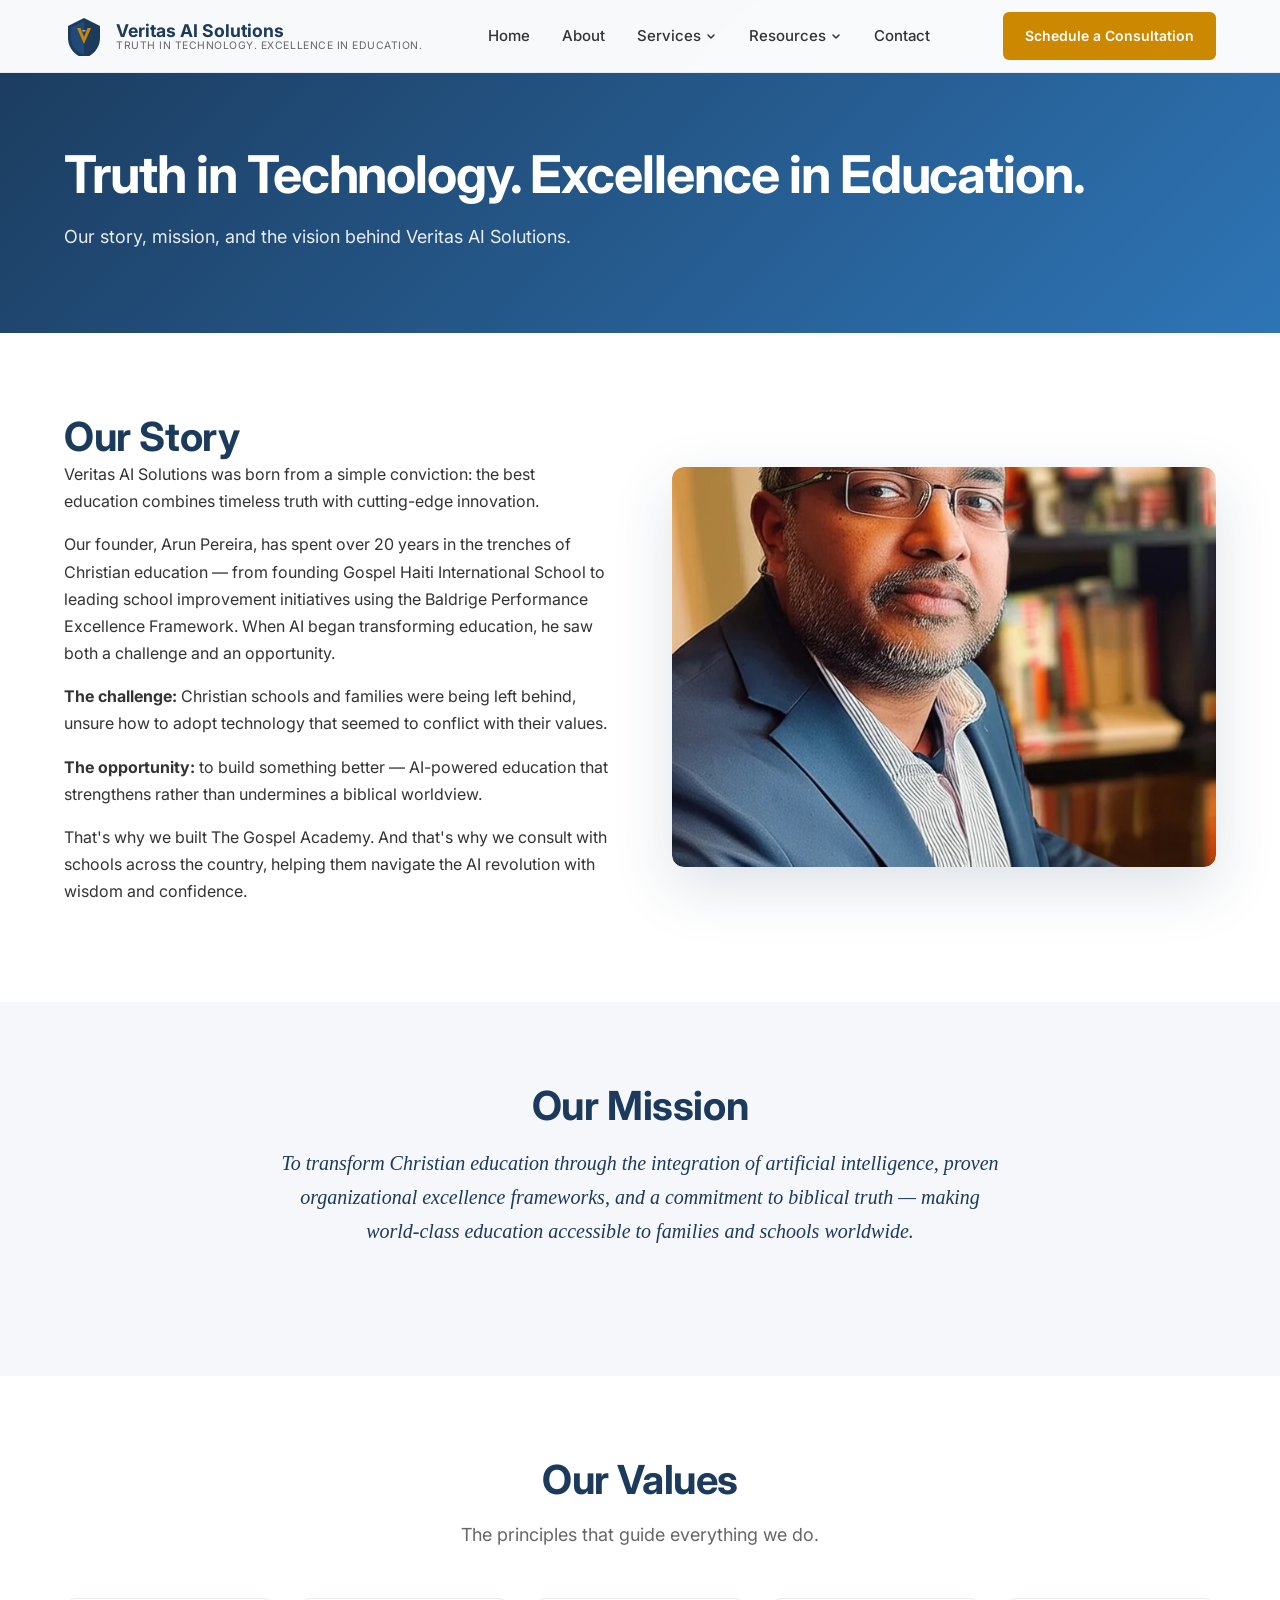
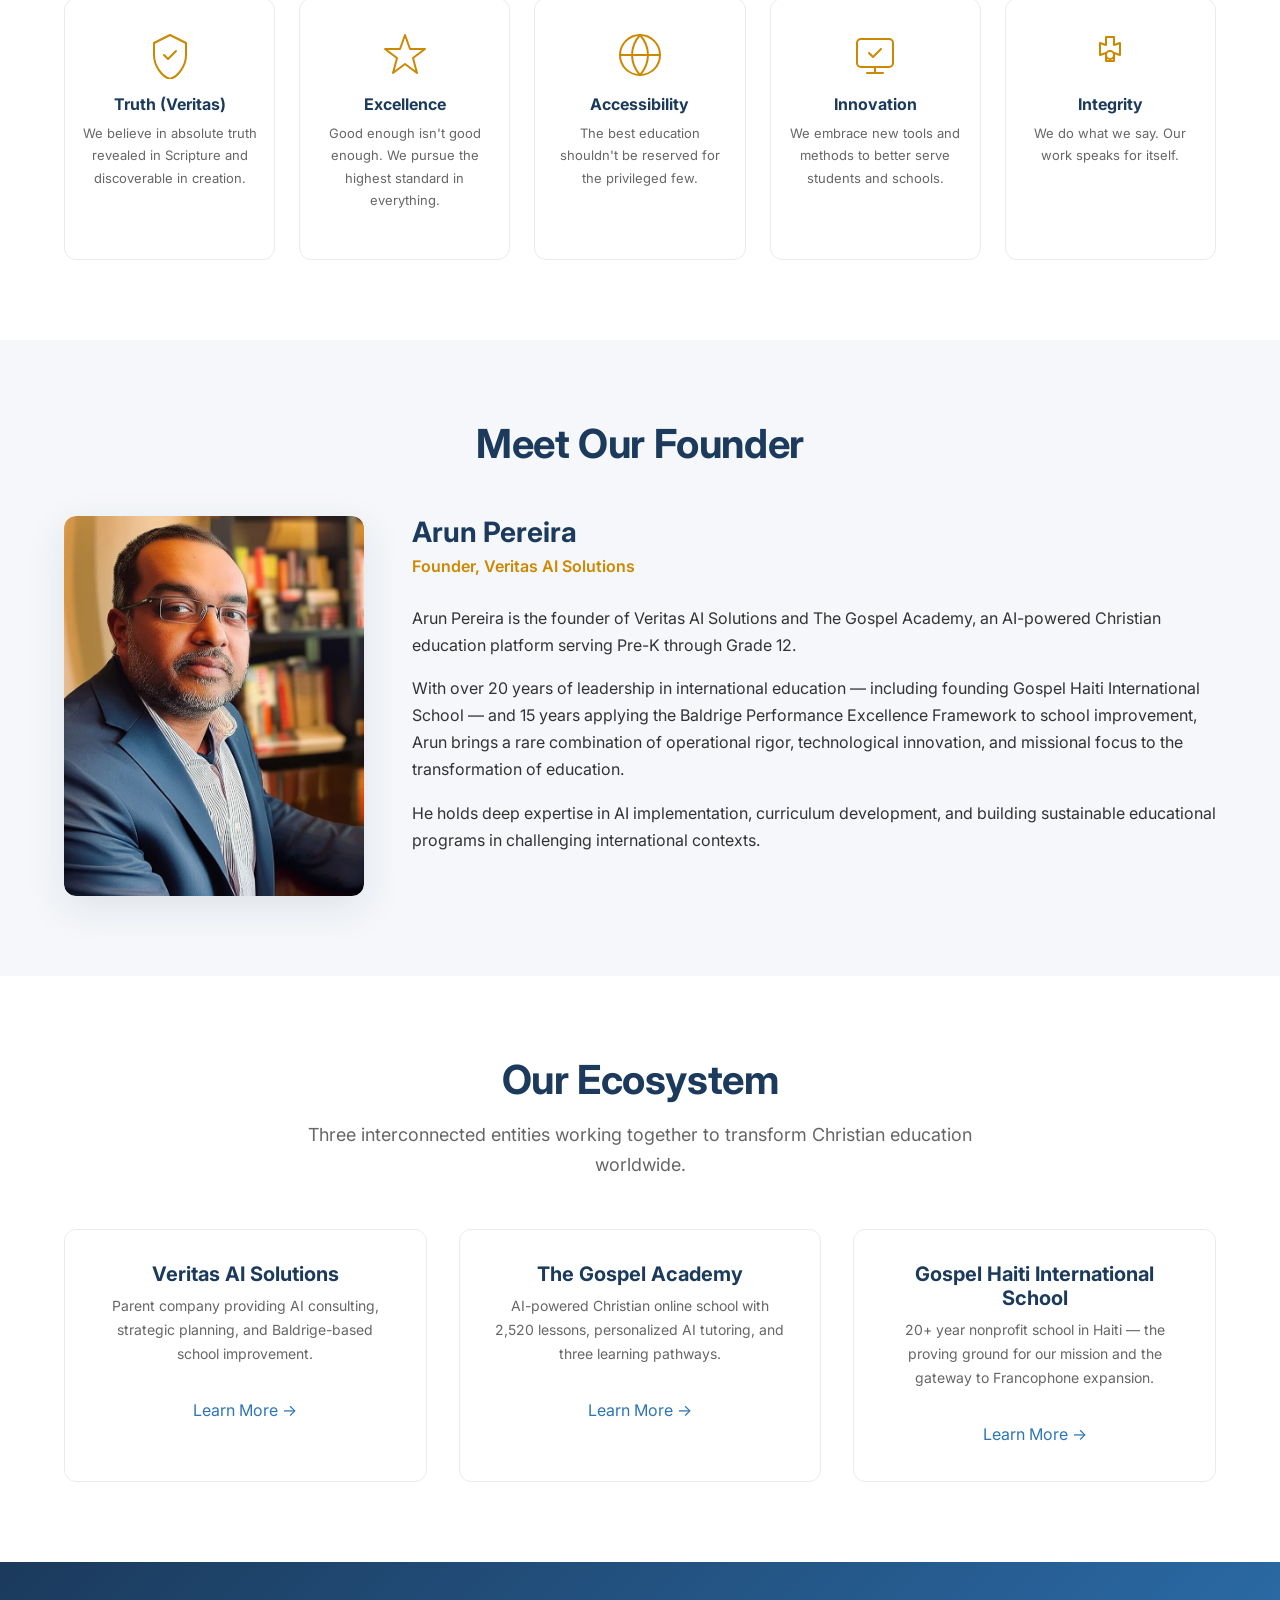
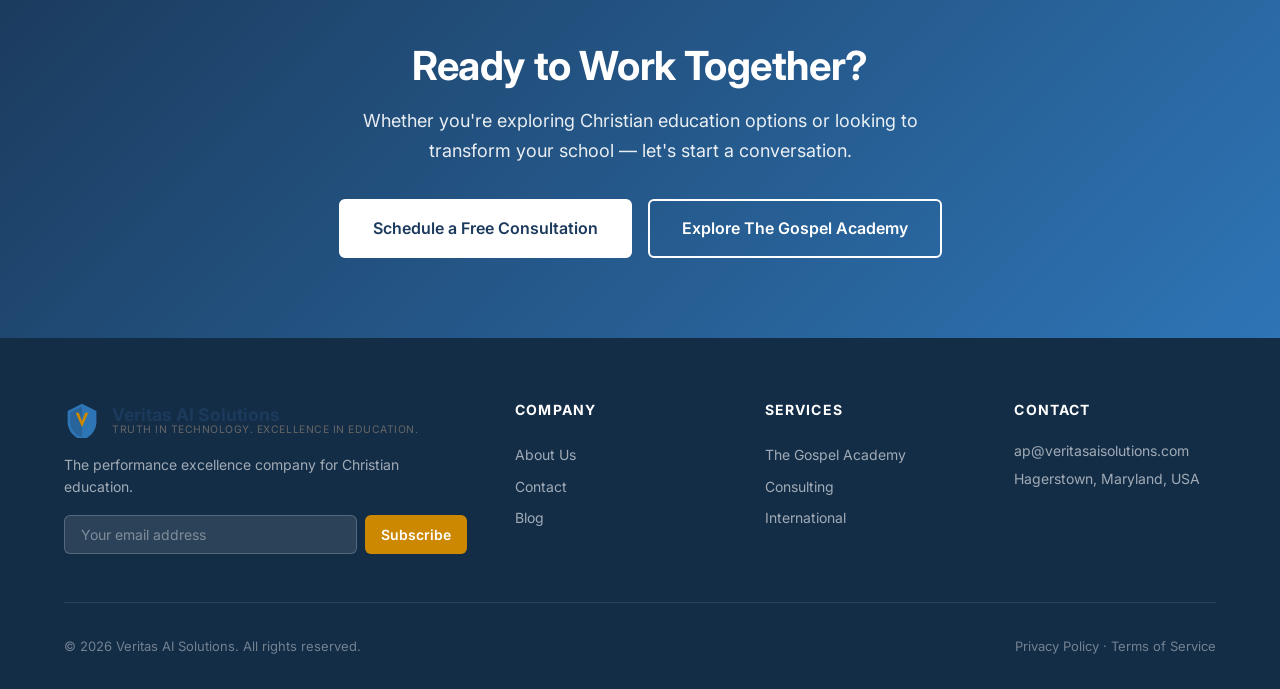
==== pages/about.html @ 87a3c368 "Initial website build: Veritas AI Solutions 6 pages, responsive design, Google Calendar booking, App" ====
<!DOCTYPE html>
<html lang="en">
<head>
  <meta charset="UTF-8">
  <meta name="viewport" content="width=device-width, initial-scale=1.0">
  <title>About Us | Veritas AI Solutions</title>
  <meta name="description" content="20+ years of Christian education leadership. 15 years of Baldrige Excellence. Building the future of faith-based learning.">
  <link rel="preconnect" href="https://fonts.googleapis.com">
  <link rel="preconnect" href="https://fonts.gstatic.com" crossorigin>
  <link href="https://fonts.googleapis.com/css2?family=Inter:wght@400;500;600;700;800&display=swap" rel="stylesheet">
  <link rel="stylesheet" href="../css/styles.css">
</head>
<body>

  <!-- ==================== HEADER ==================== -->
  <header class="header">
    <div class="header-inner">
      <a href="../index.html" class="logo">
        <svg viewBox="0 0 40 40" fill="none" xmlns="http://www.w3.org/2000/svg">
          <path d="M20 2L4 10v12c0 9.33 6.83 18.06 16 20 9.17-1.94 16-10.67 16-20V10L20 2z" fill="#1B3A5C"/>
          <path d="M20 5L7 11.5v10.5c0 7.83 5.55 15.16 13 16.8V5z" fill="#2E75B6" opacity="0.3"/>
          <path d="M13 12l7 16 7-16h-3.5l-3.5 9-3.5-9H13z" fill="#CC8800"/>
          <path d="M18.5 14h3v1.5h-3z" fill="#FFFFFF" opacity="0.6"/>
        </svg>
        <span class="logo-text">
          <span class="company-name">Veritas AI Solutions</span>
          <span class="tagline">Truth in Technology. Excellence in Education.</span>
        </span>
      </a>
      <nav class="nav-desktop">
        <a href="../index.html">Home</a>
        <a href="about.html">About</a>
        <div class="nav-dropdown">
          <a href="#">Services
            <svg class="dropdown-arrow" viewBox="0 0 12 12" fill="none"><path d="M3 5l3 3 3-3" stroke="currentColor" stroke-width="1.5" stroke-linecap="round" stroke-linejoin="round"/></svg>
          </a>
          <div class="dropdown-menu">
            <a href="gospel-academy.html">The Gospel Academy</a>
            <a href="consulting.html">Consulting</a>
            <a href="international.html">International</a>
          </div>
        </div>
        <div class="nav-dropdown">
          <a href="#">Resources
            <svg class="dropdown-arrow" viewBox="0 0 12 12" fill="none"><path d="M3 5l3 3 3-3" stroke="currentColor" stroke-width="1.5" stroke-linecap="round" stroke-linejoin="round"/></svg>
          </a>
          <div class="dropdown-menu">
            <a href="#">Blog (Coming Soon)</a>
            <a href="#">Free Tools (Coming Soon)</a>
          </div>
        </div>
        <a href="contact.html">Contact</a>
      </nav>
      <div class="nav-cta"><a href="https://calendar.app.google/Qj5pimPUVVcYCBvQ8" target="_blank" class="btn btn-primary">Schedule a Consultation</a></div>
      <button class="mobile-toggle" aria-label="Toggle menu"><span></span><span></span><span></span></button>
    </div>
    <nav class="nav-mobile">
      <a href="../index.html">Home</a>
      <a href="about.html">About</a>
      <a href="#" class="mobile-dropdown-toggle">Services</a>
      <div class="mobile-dropdown-items">
        <a href="gospel-academy.html">The Gospel Academy</a>
        <a href="consulting.html">Consulting</a>
        <a href="international.html">International</a>
      </div>
      <a href="#" class="mobile-dropdown-toggle">Resources</a>
      <div class="mobile-dropdown-items">
        <a href="#">Blog (Coming Soon)</a>
        <a href="#">Free Tools (Coming Soon)</a>
      </div>
      <a href="contact.html">Contact</a>
      <a href="https://calendar.app.google/Qj5pimPUVVcYCBvQ8" target="_blank" class="btn btn-primary">Schedule a Consultation</a>
    </nav>
  </header>

  <!-- ==================== PAGE HERO ==================== -->
  <section class="page-hero">
    <div class="container">
      <h1>Truth in Technology. Excellence in Education.</h1>
      <p>Our story, mission, and the vision behind Veritas AI Solutions.</p>
    </div>
  </section>

  <!-- ==================== OUR STORY ==================== -->
  <section class="section">
    <div class="container">
      <div class="story-section">
        <div>
          <h2>Our Story</h2>
          <p>Veritas AI Solutions was born from a simple conviction: the best education combines timeless truth with cutting-edge innovation.</p>
          <p>Our founder, Arun Pereira, has spent over 20 years in the trenches of Christian education — from founding Gospel Haiti International School to leading school improvement initiatives using the Baldrige Performance Excellence Framework. When AI began transforming education, he saw both a challenge and an opportunity.</p>
          <p><strong>The challenge:</strong> Christian schools and families were being left behind, unsure how to adopt technology that seemed to conflict with their values.</p>
          <p><strong>The opportunity:</strong> to build something better — AI-powered education that strengthens rather than undermines a biblical worldview.</p>
          <p>That's why we built The Gospel Academy. And that's why we consult with schools across the country, helping them navigate the AI revolution with wisdom and confidence.</p>
        </div>
        <div class="story-image">
          <img src="../images/arun-pereira.webp" alt="Arun Pereira, Founder of Veritas AI Solutions" style="border-radius: 12px; object-fit: cover; width: 100%; height: 400px;">
        </div>
      </div>
    </div>
  </section>

  <!-- ==================== MISSION ==================== -->
  <section class="section section-light">
    <div class="container">
      <div class="section-header">
        <h2>Our Mission</h2>
        <p style="font-size: 1.25rem; font-family: var(--font-accent); font-style: italic; color: var(--navy);">To transform Christian education through the integration of artificial intelligence, proven organizational excellence frameworks, and a commitment to biblical truth — making world-class education accessible to families and schools worldwide.</p>
      </div>
    </div>
  </section>

  <!-- ==================== VALUES ==================== -->
  <section class="section">
    <div class="container">
      <div class="section-header">
        <h2>Our Values</h2>
        <p>The principles that guide everything we do.</p>
      </div>

      <div class="values-grid">
        <div class="value-card">
          <div class="value-icon">
            <svg viewBox="0 0 48 48" fill="none" stroke="currentColor" stroke-width="2" stroke-linecap="round" stroke-linejoin="round">
              <path d="M24 4L8 12v12c0 11.2 8.2 21.7 16 24 7.8-2.3 16-12.8 16-24V12L24 4z"/>
              <path d="M18 24l4 4 8-8"/>
            </svg>
          </div>
          <h4>Truth (Veritas)</h4>
          <p>We believe in absolute truth revealed in Scripture and discoverable in creation.</p>
        </div>

        <div class="value-card">
          <div class="value-icon">
            <svg viewBox="0 0 48 48" fill="none" stroke="currentColor" stroke-width="2" stroke-linecap="round" stroke-linejoin="round">
              <polygon points="24 4 29 18 44 18 32 27 36 42 24 33 12 42 16 27 4 18 19 18"/>
            </svg>
          </div>
          <h4>Excellence</h4>
          <p>Good enough isn't good enough. We pursue the highest standard in everything.</p>
        </div>

        <div class="value-card">
          <div class="value-icon">
            <svg viewBox="0 0 48 48" fill="none" stroke="currentColor" stroke-width="2" stroke-linecap="round" stroke-linejoin="round">
              <circle cx="24" cy="24" r="20"/>
              <line x1="4" y1="24" x2="44" y2="24"/>
              <path d="M24 4a30.6 30.6 0 0 1 8 20 30.6 30.6 0 0 1-8 20 30.6 30.6 0 0 1-8-20 30.6 30.6 0 0 1 8-20z"/>
            </svg>
          </div>
          <h4>Accessibility</h4>
          <p>The best education shouldn't be reserved for the privileged few.</p>
        </div>

        <div class="value-card">
          <div class="value-icon">
            <svg viewBox="0 0 48 48" fill="none" stroke="currentColor" stroke-width="2" stroke-linecap="round" stroke-linejoin="round">
              <rect x="6" y="8" width="36" height="28" rx="4"/>
              <path d="M18 22l4 4 8-8"/>
              <line x1="16" y1="42" x2="32" y2="42"/>
              <line x1="24" y1="36" x2="24" y2="42"/>
            </svg>
          </div>
          <h4>Innovation</h4>
          <p>We embrace new tools and methods to better serve students and schools.</p>
        </div>

        <div class="value-card">
          <div class="value-icon">
            <svg viewBox="0 0 48 48" fill="none" stroke="currentColor" stroke-width="2" stroke-linecap="round" stroke-linejoin="round">
              <path d="M20 6h8v8l6-2v12l-6-2v8h-8v-8l-6 2V12l6 2V6z"/>
              <circle cx="24" cy="24" r="4"/>
            </svg>
          </div>
          <h4>Integrity</h4>
          <p>We do what we say. Our work speaks for itself.</p>
        </div>
      </div>
    </div>
  </section>

  <!-- ==================== FOUNDER ==================== -->
  <section class="section section-light">
    <div class="container">
      <div class="section-header">
        <h2>Meet Our Founder</h2>
      </div>

      <div class="founder-section">
        <div class="founder-photo">
          <img src="../images/arun-pereira.webp" alt="Arun Pereira, Founder of Veritas AI Solutions" style="border-radius: 12px; object-fit: cover; width: 100%; height: 380px;">
        </div>
        <div class="founder-info">
          <h3>Arun Pereira</h3>
          <p class="founder-title">Founder, Veritas AI Solutions</p>
          <p>Arun Pereira is the founder of Veritas AI Solutions and The Gospel Academy, an AI-powered Christian education platform serving Pre-K through Grade 12.</p>
          <p>With over 20 years of leadership in international education — including founding Gospel Haiti International School — and 15 years applying the Baldrige Performance Excellence Framework to school improvement, Arun brings a rare combination of operational rigor, technological innovation, and missional focus to the transformation of education.</p>
          <p>He holds deep expertise in AI implementation, curriculum development, and building sustainable educational programs in challenging international contexts.</p>
        </div>
      </div>
    </div>
  </section>

  <!-- ==================== ECOSYSTEM ==================== -->
  <section class="section">
    <div class="container">
      <div class="section-header">
        <h2>Our Ecosystem</h2>
        <p>Three interconnected entities working together to transform Christian education worldwide.</p>
      </div>

      <div class="ecosystem-visual">
        <div class="eco-card">
          <h4>Veritas AI Solutions</h4>
          <p>Parent company providing AI consulting, strategic planning, and Baldrige-based school improvement.</p>
          <a href="consulting.html" class="pillar-link" style="margin-top: 1rem; display: inline-flex;">Learn More &rarr;</a>
        </div>
        <div class="eco-card">
          <h4>The Gospel Academy</h4>
          <p>AI-powered Christian online school with 2,520 lessons, personalized AI tutoring, and three learning pathways.</p>
          <a href="gospel-academy.html" class="pillar-link" style="margin-top: 1rem; display: inline-flex;">Learn More &rarr;</a>
        </div>
        <div class="eco-card">
          <h4>Gospel Haiti International School</h4>
          <p>20+ year nonprofit school in Haiti — the proving ground for our mission and the gateway to Francophone expansion.</p>
          <a href="international.html" class="pillar-link" style="margin-top: 1rem; display: inline-flex;">Learn More &rarr;</a>
        </div>
      </div>
    </div>
  </section>

  <!-- ==================== CTA ==================== -->
  <section class="cta-section">
    <div class="container">
      <h2>Ready to Work Together?</h2>
      <p>Whether you're exploring Christian education options or looking to transform your school — let's start a conversation.</p>
      <div class="btn-group centered">
        <a href="https://calendar.app.google/Qj5pimPUVVcYCBvQ8" target="_blank" class="btn btn-white">Schedule a Free Consultation</a>
        <a href="gospel-academy.html" class="btn btn-outline-white">Explore The Gospel Academy</a>
      </div>
    </div>
  </section>

  <!-- ==================== FOOTER ==================== -->
  <footer class="footer">
    <div class="container">
      <div class="footer-grid">
        <div class="footer-brand">
          <a href="../index.html" class="logo">
            <svg viewBox="0 0 40 40" fill="none"><path d="M20 2L4 10v12c0 9.33 6.83 18.06 16 20 9.17-1.94 16-10.67 16-20V10L20 2z" fill="#2E75B6"/><path d="M20 5L7 11.5v10.5c0 7.83 5.55 15.16 13 16.8V5z" fill="#1B3A5C" opacity="0.3"/><path d="M13 12l7 16 7-16h-3.5l-3.5 9-3.5-9H13z" fill="#CC8800"/></svg>
            <span class="logo-text"><span class="company-name">Veritas AI Solutions</span><span class="tagline">Truth in Technology. Excellence in Education.</span></span>
          </a>
          <p>The performance excellence company for Christian education.</p>
          <form class="newsletter-form" action="#" method="POST"><input type="email" placeholder="Your email address" required><button type="submit">Subscribe</button></form>
        </div>
        <div><h4>Company</h4><div class="footer-links"><a href="about.html">About Us</a><a href="contact.html">Contact</a><a href="#">Blog</a></div></div>
        <div><h4>Services</h4><div class="footer-links"><a href="gospel-academy.html">The Gospel Academy</a><a href="consulting.html">Consulting</a><a href="international.html">International</a></div></div>
        <div class="footer-contact"><h4>Contact</h4><p><a href="mailto:ap@veritasaisolutions.com">ap@veritasaisolutions.com</a></p><p>Hagerstown, Maryland, USA</p></div>
      </div>
      <div class="footer-bottom">
        <span>&copy; 2026 Veritas AI Solutions. All rights reserved.</span>
        <span><a href="#">Privacy Policy</a> &middot; <a href="#">Terms of Service</a></span>
      </div>
    </div>
  </footer>

  <script src="../js/main.js"></script>
</body>
</html>
---- css/styles.css ----
/* ============================================
   Veritas AI Solutions - Main Stylesheet
   Truth in Technology. Excellence in Education.
   ============================================ */

/* ---------- CSS Custom Properties ---------- */
:root {
  /* Primary */
  --navy: #1B3A5C;
  --navy-dark: #142d47;
  --blue: #2E75B6;
  --blue-light: #3a85c9;

  /* Accent */
  --gold: #CC8800;
  --gold-light: #e6a31e;
  --gold-dark: #a66e00;

  /* Neutrals */
  --white: #FFFFFF;
  --off-white: #F5F7FA;
  --light-gray: #E8ECF1;
  --medium-gray: #666666;
  --dark-gray: #333333;
  --black: #111111;

  /* Typography */
  --font-primary: 'Inter', -apple-system, BlinkMacSystemFont, 'Segoe UI', sans-serif;
  --font-accent: 'Georgia', 'Times New Roman', serif;

  /* Spacing */
  --section-padding: 5rem 0;
  --container-max: 1200px;
  --container-padding: 0 1.5rem;

  /* Transitions */
  --transition: all 0.3s ease;
}

/* ---------- Reset & Base ---------- */
*,
*::before,
*::after {
  box-sizing: border-box;
  margin: 0;
  padding: 0;
}

html {
  scroll-behavior: smooth;
  font-size: 16px;
}

body {
  font-family: var(--font-primary);
  font-size: 1rem;
  line-height: 1.7;
  color: var(--dark-gray);
  background-color: var(--white);
  -webkit-font-smoothing: antialiased;
  -moz-osx-font-smoothing: grayscale;
}

img {
  max-width: 100%;
  height: auto;
  display: block;
}

a {
  color: var(--blue);
  text-decoration: none;
  transition: var(--transition);
}

a:hover {
  color: var(--navy);
}

ul, ol {
  list-style: none;
}

/* ---------- Typography ---------- */
h1, h2, h3, h4, h5, h6 {
  font-family: var(--font-primary);
  font-weight: 700;
  line-height: 1.2;
  color: var(--navy);
}

h1 {
  font-size: clamp(2rem, 5vw, 3.25rem);
  letter-spacing: -0.02em;
}

h2 {
  font-size: clamp(1.75rem, 4vw, 2.5rem);
  letter-spacing: -0.01em;
}

h3 {
  font-size: clamp(1.25rem, 3vw, 1.75rem);
}

h4 {
  font-size: 1.25rem;
}

p {
  margin-bottom: 1rem;
  color: var(--dark-gray);
}

.text-accent {
  font-family: var(--font-accent);
  font-style: italic;
}

.text-gold {
  color: var(--gold);
}

.text-navy {
  color: var(--navy);
}

.text-center {
  text-align: center;
}

/* ---------- Layout ---------- */
.container {
  max-width: var(--container-max);
  margin: 0 auto;
  padding: var(--container-padding);
}

.section {
  padding: var(--section-padding);
}

.section-light {
  background-color: var(--off-white);
}

.section-navy {
  background-color: var(--navy);
  color: var(--white);
}

.section-navy h2,
.section-navy h3,
.section-navy h4 {
  color: var(--white);
}

.section-navy p {
  color: rgba(255, 255, 255, 0.9);
}

.section-header {
  text-align: center;
  max-width: 720px;
  margin: 0 auto 3rem;
}

.section-header p {
  font-size: 1.125rem;
  color: var(--medium-gray);
  margin-top: 1rem;
}

/* ---------- Buttons ---------- */
.btn {
  display: inline-flex;
  align-items: center;
  justify-content: center;
  padding: 0.875rem 2rem;
  border-radius: 6px;
  font-family: var(--font-primary);
  font-size: 1rem;
  font-weight: 600;
  text-decoration: none;
  cursor: pointer;
  border: 2px solid transparent;
  transition: var(--transition);
  gap: 0.5rem;
}

.btn-primary {
  background-color: var(--gold);
  color: var(--white);
  border-color: var(--gold);
}

.btn-primary:hover {
  background-color: var(--gold-dark);
  border-color: var(--gold-dark);
  color: var(--white);
  transform: translateY(-1px);
  box-shadow: 0 4px 12px rgba(204, 136, 0, 0.3);
}

.btn-secondary {
  background-color: transparent;
  color: var(--navy);
  border-color: var(--navy);
}

.btn-secondary:hover {
  background-color: var(--navy);
  color: var(--white);
  transform: translateY(-1px);
}

.btn-white {
  background-color: var(--white);
  color: var(--navy);
  border-color: var(--white);
}

.btn-white:hover {
  background-color: var(--off-white);
  border-color: var(--off-white);
  color: var(--navy);
  transform: translateY(-1px);
}

.btn-outline-white {
  background-color: transparent;
  color: var(--white);
  border-color: var(--white);
}

.btn-outline-white:hover {
  background-color: var(--white);
  color: var(--navy);
  transform: translateY(-1px);
}

.btn-group {
  display: flex;
  flex-wrap: wrap;
  gap: 1rem;
  margin-top: 2rem;
}

.btn-group.centered {
  justify-content: center;
}

/* ---------- Header / Navigation ---------- */
.header {
  position: fixed;
  top: 0;
  left: 0;
  right: 0;
  z-index: 1000;
  background-color: rgba(255, 255, 255, 0.97);
  backdrop-filter: blur(10px);
  border-bottom: 1px solid var(--light-gray);
  transition: var(--transition);
}

.header-inner {
  display: flex;
  align-items: center;
  justify-content: space-between;
  max-width: var(--container-max);
  margin: 0 auto;
  padding: 0 1.5rem;
  height: 72px;
}

.logo {
  display: flex;
  align-items: center;
  gap: 0.75rem;
  text-decoration: none;
  color: var(--navy);
  font-weight: 700;
  font-size: 1.25rem;
}

.logo svg {
  width: 40px;
  height: 40px;
}

.logo-text {
  display: flex;
  flex-direction: column;
  line-height: 1.1;
}

.logo-text .company-name {
  font-size: 1.1rem;
  font-weight: 700;
  color: var(--navy);
}

.logo-text .tagline {
  font-size: 0.65rem;
  font-weight: 400;
  color: var(--medium-gray);
  letter-spacing: 0.05em;
  text-transform: uppercase;
}

.nav-desktop {
  display: flex;
  align-items: center;
  gap: 2rem;
}

.nav-desktop a {
  color: var(--dark-gray);
  font-size: 0.9375rem;
  font-weight: 500;
  text-decoration: none;
  padding: 0.5rem 0;
  position: relative;
}

.nav-desktop a:hover {
  color: var(--navy);
}

.nav-desktop a::after {
  content: '';
  position: absolute;
  bottom: 0;
  left: 0;
  width: 0;
  height: 2px;
  background-color: var(--gold);
  transition: var(--transition);
}

.nav-desktop a:hover::after {
  width: 100%;
}

/* Dropdown */
.nav-dropdown {
  position: relative;
}

.nav-dropdown > a {
  display: flex;
  align-items: center;
  gap: 0.25rem;
}

.nav-dropdown > a::after {
  display: none;
}

.dropdown-arrow {
  width: 12px;
  height: 12px;
  transition: var(--transition);
}

.nav-dropdown:hover .dropdown-arrow {
  transform: rotate(180deg);
}

.dropdown-menu {
  position: absolute;
  top: 100%;
  left: 50%;
  transform: translateX(-50%);
  min-width: 200px;
  background: var(--white);
  border-radius: 8px;
  box-shadow: 0 10px 40px rgba(0, 0, 0, 0.1);
  padding: 0.5rem;
  opacity: 0;
  visibility: hidden;
  transition: var(--transition);
  margin-top: 0.5rem;
}

.nav-dropdown:hover .dropdown-menu {
  opacity: 1;
  visibility: visible;
  margin-top: 0;
}

.dropdown-menu a {
  display: block;
  padding: 0.625rem 1rem;
  border-radius: 6px;
  font-size: 0.875rem;
}

.dropdown-menu a::after {
  display: none;
}

.dropdown-menu a:hover {
  background-color: var(--off-white);
  color: var(--navy);
}

.nav-cta {
  margin-left: 0.5rem;
}

.nav-cta .btn {
  padding: 0.625rem 1.25rem;
  font-size: 0.875rem;
}

/* Mobile Menu */
.mobile-toggle {
  display: none;
  background: none;
  border: none;
  cursor: pointer;
  padding: 0.5rem;
}

.mobile-toggle span {
  display: block;
  width: 24px;
  height: 2px;
  background-color: var(--navy);
  margin: 5px 0;
  transition: var(--transition);
}

.nav-mobile {
  display: none;
  position: fixed;
  top: 72px;
  left: 0;
  right: 0;
  bottom: 0;
  background: var(--white);
  padding: 2rem 1.5rem;
  overflow-y: auto;
}

.nav-mobile.active {
  display: block;
}

.nav-mobile a {
  display: block;
  padding: 0.875rem 0;
  font-size: 1.125rem;
  font-weight: 500;
  color: var(--dark-gray);
  border-bottom: 1px solid var(--light-gray);
}

.nav-mobile a:hover {
  color: var(--navy);
}

.nav-mobile .mobile-dropdown-items {
  padding-left: 1.5rem;
}

.nav-mobile .mobile-dropdown-items a {
  font-size: 1rem;
  font-weight: 400;
}

.nav-mobile .btn {
  width: 100%;
  margin-top: 1.5rem;
}

/* ---------- Hero Section ---------- */
.hero {
  padding: 10rem 0 6rem;
  background: linear-gradient(135deg, var(--navy) 0%, #1e4a73 50%, var(--blue) 100%);
  color: var(--white);
  position: relative;
  overflow: hidden;
}

.hero::before {
  content: '';
  position: absolute;
  top: -50%;
  right: -20%;
  width: 70%;
  height: 200%;
  background: radial-gradient(ellipse, rgba(46, 117, 182, 0.15) 0%, transparent 70%);
  pointer-events: none;
}

.hero .container {
  position: relative;
  z-index: 1;
}

.hero h1 {
  color: var(--white);
  max-width: 800px;
  margin-bottom: 1.5rem;
}

.hero .subtitle {
  font-size: clamp(1.0625rem, 2vw, 1.25rem);
  color: rgba(255, 255, 255, 0.9);
  max-width: 640px;
  line-height: 1.7;
  margin-bottom: 0;
}

/* ---------- Trust Bar ---------- */
.trust-bar {
  background-color: var(--white);
  border-bottom: 1px solid var(--light-gray);
  padding: 1.5rem 0;
}

.trust-bar-inner {
  display: flex;
  justify-content: center;
  align-items: center;
  flex-wrap: wrap;
  gap: 2rem;
}

.trust-item {
  display: flex;
  align-items: center;
  gap: 0.75rem;
  font-size: 0.9375rem;
  font-weight: 500;
  color: var(--navy);
}

.trust-item svg {
  width: 24px;
  height: 24px;
  color: var(--gold);
  flex-shrink: 0;
}

.trust-divider {
  width: 1px;
  height: 24px;
  background-color: var(--light-gray);
}

/* ---------- Challenge Section ---------- */
.challenge {
  padding: var(--section-padding);
}

.challenge-content {
  max-width: 720px;
  margin: 0 auto;
  text-align: center;
}

.challenge-content p {
  font-size: 1.125rem;
  color: var(--medium-gray);
  line-height: 1.8;
}

.challenge-content .highlight {
  display: block;
  margin-top: 1.5rem;
  font-size: 1.25rem;
  font-weight: 600;
  color: var(--navy);
  font-family: var(--font-accent);
  font-style: italic;
}

/* ---------- Pillars / Solution Section ---------- */
.pillars-grid {
  display: grid;
  grid-template-columns: repeat(3, 1fr);
  gap: 2rem;
  margin-top: 3rem;
}

.pillar-card {
  background: var(--white);
  border-radius: 12px;
  padding: 2.5rem 2rem;
  text-align: center;
  border: 1px solid var(--light-gray);
  transition: var(--transition);
}

.pillar-card:hover {
  transform: translateY(-4px);
  box-shadow: 0 12px 40px rgba(27, 58, 92, 0.1);
  border-color: transparent;
}

.pillar-icon {
  width: 64px;
  height: 64px;
  margin: 0 auto 1.5rem;
  background: linear-gradient(135deg, var(--navy) 0%, var(--blue) 100%);
  border-radius: 16px;
  display: flex;
  align-items: center;
  justify-content: center;
}

.pillar-icon svg {
  width: 32px;
  height: 32px;
  color: var(--white);
}

.pillar-card h3 {
  margin-bottom: 1rem;
}

.pillar-card p {
  color: var(--medium-gray);
  font-size: 0.9375rem;
}

.pillar-card .pillar-link {
  display: inline-flex;
  align-items: center;
  gap: 0.375rem;
  margin-top: 1.25rem;
  font-weight: 600;
  font-size: 0.9375rem;
  color: var(--gold);
}

.pillar-card .pillar-link:hover {
  color: var(--gold-dark);
  gap: 0.625rem;
}

/* ---------- Services Overview ---------- */
.services-grid {
  display: grid;
  grid-template-columns: repeat(3, 1fr);
  gap: 2rem;
  margin-top: 3rem;
}

.service-card {
  padding: 2.5rem 2rem;
  border-radius: 12px;
  transition: var(--transition);
}

.service-card .label {
  display: inline-block;
  font-size: 0.75rem;
  font-weight: 700;
  text-transform: uppercase;
  letter-spacing: 0.1em;
  color: var(--gold);
  margin-bottom: 0.75rem;
}

.service-card h3 {
  margin-bottom: 1rem;
}

.service-card p {
  color: var(--medium-gray);
  font-size: 0.9375rem;
  margin-bottom: 1.5rem;
}

.service-card .service-link {
  display: inline-flex;
  align-items: center;
  gap: 0.375rem;
  font-weight: 600;
  font-size: 0.9375rem;
  color: var(--blue);
}

.service-card .service-link:hover {
  color: var(--navy);
  gap: 0.625rem;
}

/* ---------- Credibility Section ---------- */
.cred-grid {
  display: grid;
  grid-template-columns: repeat(4, 1fr);
  gap: 2rem;
  margin-top: 3rem;
}

.cred-card {
  text-align: center;
  padding: 2rem 1.5rem;
}

.cred-number {
  font-size: 2.5rem;
  font-weight: 800;
  color: var(--gold);
  line-height: 1;
  margin-bottom: 0.5rem;
}

.cred-label {
  font-size: 0.9375rem;
  font-weight: 600;
  color: var(--white);
  margin-bottom: 0.375rem;
}

.cred-desc {
  font-size: 0.8125rem;
  color: rgba(255, 255, 255, 0.7);
}

/* ---------- CTA Section ---------- */
.cta-section {
  background: linear-gradient(135deg, var(--navy) 0%, var(--blue) 100%);
  padding: 5rem 0;
  text-align: center;
}

.cta-section h2 {
  color: var(--white);
  margin-bottom: 1rem;
}

.cta-section p {
  color: rgba(255, 255, 255, 0.9);
  font-size: 1.125rem;
  max-width: 600px;
  margin: 0 auto 2rem;
}

/* ---------- Footer ---------- */
.footer {
  background-color: var(--navy-dark);
  color: rgba(255, 255, 255, 0.8);
  padding: 4rem 0 2rem;
}

.footer-grid {
  display: grid;
  grid-template-columns: 2fr 1fr 1fr 1fr;
  gap: 3rem;
  margin-bottom: 3rem;
}

.footer-brand .logo {
  color: var(--white);
  margin-bottom: 1rem;
}

.footer-brand .logo svg {
  width: 36px;
  height: 36px;
}

.footer-brand p {
  font-size: 0.875rem;
  color: rgba(255, 255, 255, 0.6);
  line-height: 1.6;
}

.footer h4 {
  color: var(--white);
  font-size: 0.875rem;
  text-transform: uppercase;
  letter-spacing: 0.08em;
  margin-bottom: 1.25rem;
}

.footer-links a {
  display: block;
  padding: 0.25rem 0;
  font-size: 0.875rem;
  color: rgba(255, 255, 255, 0.6);
}

.footer-links a:hover {
  color: var(--gold);
}

.footer-contact p {
  font-size: 0.875rem;
  color: rgba(255, 255, 255, 0.6);
  margin-bottom: 0.25rem;
}

.footer-contact a {
  color: rgba(255, 255, 255, 0.6);
}

.footer-contact a:hover {
  color: var(--gold);
}

.footer-bottom {
  border-top: 1px solid rgba(255, 255, 255, 0.1);
  padding-top: 2rem;
  display: flex;
  justify-content: space-between;
  align-items: center;
  font-size: 0.8125rem;
  color: rgba(255, 255, 255, 0.4);
}

.footer-bottom a {
  color: rgba(255, 255, 255, 0.4);
}

.footer-bottom a:hover {
  color: var(--gold);
}

/* ---------- Newsletter Signup ---------- */
.newsletter-form {
  display: flex;
  gap: 0.5rem;
  margin-top: 1rem;
}

.newsletter-form input {
  flex: 1;
  padding: 0.625rem 1rem;
  border: 1px solid rgba(255, 255, 255, 0.2);
  border-radius: 6px;
  background: rgba(255, 255, 255, 0.1);
  color: var(--white);
  font-family: var(--font-primary);
  font-size: 0.875rem;
}

.newsletter-form input::placeholder {
  color: rgba(255, 255, 255, 0.4);
}

.newsletter-form button {
  padding: 0.625rem 1rem;
  background: var(--gold);
  color: var(--white);
  border: none;
  border-radius: 6px;
  font-family: var(--font-primary);
  font-weight: 600;
  font-size: 0.875rem;
  cursor: pointer;
  transition: var(--transition);
}

.newsletter-form button:hover {
  background: var(--gold-dark);
}

/* ---------- Page-Specific: Inner Page Hero ---------- */
.page-hero {
  padding: 9rem 0 4rem;
  background: linear-gradient(135deg, var(--navy) 0%, var(--blue) 100%);
  color: var(--white);
}

.page-hero h1 {
  color: var(--white);
  margin-bottom: 1rem;
}

.page-hero p {
  color: rgba(255, 255, 255, 0.9);
  font-size: 1.125rem;
  max-width: 640px;
}

/* ---------- About Page ---------- */
.story-section {
  display: grid;
  grid-template-columns: 1fr 1fr;
  gap: 4rem;
  align-items: center;
}

.story-image {
  border-radius: 12px;
  overflow: hidden;
  box-shadow: 0 20px 60px rgba(27, 58, 92, 0.15);
}

.story-image img {
  width: 100%;
  height: auto;
}

.values-grid {
  display: grid;
  grid-template-columns: repeat(5, 1fr);
  gap: 1.5rem;
  margin-top: 3rem;
}

.value-card {
  text-align: center;
  padding: 2rem 1rem;
  border-radius: 12px;
  border: 1px solid var(--light-gray);
  transition: var(--transition);
}

.value-card:hover {
  border-color: var(--gold);
  transform: translateY(-2px);
}

.value-icon {
  width: 48px;
  height: 48px;
  margin: 0 auto 1rem;
  color: var(--gold);
}

.value-card h4 {
  font-size: 1rem;
  margin-bottom: 0.5rem;
}

.value-card p {
  font-size: 0.8125rem;
  color: var(--medium-gray);
}

.founder-section {
  display: grid;
  grid-template-columns: 300px 1fr;
  gap: 3rem;
  align-items: start;
  margin-top: 3rem;
}

.founder-photo {
  border-radius: 12px;
  overflow: hidden;
  box-shadow: 0 12px 40px rgba(27, 58, 92, 0.1);
}

.founder-photo img {
  width: 100%;
  height: auto;
}

.founder-info h3 {
  margin-bottom: 0.25rem;
}

.founder-title {
  color: var(--gold);
  font-weight: 600;
  font-size: 1rem;
  margin-bottom: 1.5rem;
}

.ecosystem-visual {
  display: grid;
  grid-template-columns: repeat(3, 1fr);
  gap: 2rem;
  margin-top: 3rem;
}

.eco-card {
  text-align: center;
  padding: 2rem;
  background: var(--white);
  border-radius: 12px;
  border: 1px solid var(--light-gray);
}

.eco-card h4 {
  margin-bottom: 0.5rem;
}

.eco-card p {
  font-size: 0.875rem;
  color: var(--medium-gray);
}

/* ---------- Consulting Page ---------- */
.approach-grid {
  display: grid;
  grid-template-columns: repeat(2, 1fr);
  gap: 1.5rem;
  margin-top: 2rem;
}

.approach-item {
  display: flex;
  gap: 1rem;
  padding: 1.5rem;
  background: var(--white);
  border-radius: 10px;
  border: 1px solid var(--light-gray);
}

.approach-item svg {
  width: 24px;
  height: 24px;
  color: var(--gold);
  flex-shrink: 0;
  margin-top: 0.125rem;
}

.approach-item h4 {
  font-size: 1rem;
  margin-bottom: 0.375rem;
}

.approach-item p {
  font-size: 0.875rem;
  color: var(--medium-gray);
  margin-bottom: 0;
}

.consulting-services-grid {
  display: grid;
  grid-template-columns: repeat(3, 1fr);
  gap: 1.5rem;
  margin-top: 3rem;
}

.consulting-card {
  background: var(--white);
  border-radius: 12px;
  padding: 2rem;
  border: 1px solid var(--light-gray);
  transition: var(--transition);
}

.consulting-card:hover {
  border-color: var(--gold);
  box-shadow: 0 8px 30px rgba(27, 58, 92, 0.08);
}

.consulting-card h3 {
  font-size: 1.125rem;
  margin-bottom: 0.75rem;
}

.consulting-card p {
  font-size: 0.9375rem;
  color: var(--medium-gray);
  margin-bottom: 1.25rem;
}

.consulting-price {
  font-size: 1rem;
  font-weight: 700;
  color: var(--navy);
}

/* ---------- TGA Page ---------- */
.features-grid {
  display: grid;
  grid-template-columns: repeat(2, 1fr);
  gap: 2rem;
  margin-top: 3rem;
}

.feature-card {
  display: flex;
  gap: 1.5rem;
  padding: 2rem;
  background: var(--white);
  border-radius: 12px;
  border: 1px solid var(--light-gray);
}

.feature-icon {
  width: 56px;
  height: 56px;
  flex-shrink: 0;
  background: linear-gradient(135deg, var(--navy) 0%, var(--blue) 100%);
  border-radius: 12px;
  display: flex;
  align-items: center;
  justify-content: center;
}

.feature-icon svg {
  width: 28px;
  height: 28px;
  color: var(--white);
}

.feature-card h3 {
  font-size: 1.125rem;
  margin-bottom: 0.5rem;
}

.feature-card p {
  font-size: 0.9375rem;
  color: var(--medium-gray);
  margin-bottom: 0;
}

.subjects-grid {
  display: grid;
  grid-template-columns: repeat(5, 1fr);
  gap: 1.5rem;
  margin-top: 3rem;
}

.subject-card {
  text-align: center;
  padding: 2rem 1rem;
  background: var(--white);
  border-radius: 12px;
  border: 1px solid var(--light-gray);
}

.subject-card h4 {
  font-size: 0.9375rem;
  margin-bottom: 0.375rem;
}

.subject-card p {
  font-size: 0.8125rem;
  color: var(--medium-gray);
  margin-bottom: 0;
}

/* Pricing */
.pricing-grid {
  display: grid;
  grid-template-columns: repeat(3, 1fr);
  gap: 2rem;
  margin-top: 3rem;
}

.pricing-card {
  background: var(--white);
  border-radius: 12px;
  padding: 2.5rem 2rem;
  border: 1px solid var(--light-gray);
  text-align: center;
  transition: var(--transition);
  position: relative;
}

.pricing-card.featured {
  border-color: var(--gold);
  box-shadow: 0 8px 30px rgba(204, 136, 0, 0.15);
  transform: scale(1.03);
}

.pricing-card.featured::before {
  content: 'Most Popular';
  position: absolute;
  top: -12px;
  left: 50%;
  transform: translateX(-50%);
  background: var(--gold);
  color: var(--white);
  padding: 0.25rem 1rem;
  border-radius: 100px;
  font-size: 0.75rem;
  font-weight: 700;
  text-transform: uppercase;
  letter-spacing: 0.05em;
}

.pricing-card h3 {
  font-size: 1.25rem;
  margin-bottom: 0.5rem;
}

.pricing-card .price {
  font-size: 2.5rem;
  font-weight: 800;
  color: var(--navy);
  line-height: 1;
}

.pricing-card .price span {
  font-size: 1rem;
  font-weight: 400;
  color: var(--medium-gray);
}

.pricing-card .annual {
  font-size: 0.875rem;
  color: var(--gold);
  font-weight: 600;
  margin-top: 0.25rem;
}

.pricing-card .pricing-desc {
  font-size: 0.875rem;
  color: var(--medium-gray);
  margin: 1rem 0 1.5rem;
  padding-bottom: 1.5rem;
  border-bottom: 1px solid var(--light-gray);
}

.pricing-features {
  text-align: left;
  margin-bottom: 2rem;
}

.pricing-features li {
  display: flex;
  align-items: center;
  gap: 0.5rem;
  padding: 0.375rem 0;
  font-size: 0.875rem;
  color: var(--dark-gray);
}

.pricing-features svg {
  width: 18px;
  height: 18px;
  color: var(--gold);
  flex-shrink: 0;
}

/* ---------- International Page ---------- */
.stats-grid {
  display: grid;
  grid-template-columns: repeat(4, 1fr);
  gap: 2rem;
  margin-top: 3rem;
}

.stat-card {
  text-align: center;
  padding: 2rem;
  background: rgba(255, 255, 255, 0.05);
  border-radius: 12px;
  border: 1px solid rgba(255, 255, 255, 0.1);
}

.stat-number {
  font-size: 2.25rem;
  font-weight: 800;
  color: var(--gold);
  line-height: 1;
  margin-bottom: 0.5rem;
}

.stat-label {
  font-size: 0.875rem;
  color: rgba(255, 255, 255, 0.8);
}

.partnership-grid {
  display: grid;
  grid-template-columns: repeat(3, 1fr);
  gap: 2rem;
  margin-top: 3rem;
}

.partner-card {
  padding: 2rem;
  background: var(--white);
  border-radius: 12px;
  border: 1px solid var(--light-gray);
  text-align: center;
}

.partner-card h3 {
  font-size: 1.125rem;
  margin-bottom: 0.75rem;
}

.partner-card p {
  font-size: 0.9375rem;
  color: var(--medium-gray);
  margin-bottom: 0;
}

/* ---------- Contact Page ---------- */
.contact-grid {
  display: grid;
  grid-template-columns: 1fr 1fr;
  gap: 4rem;
  margin-top: 3rem;
}

.contact-form label {
  display: block;
  font-size: 0.875rem;
  font-weight: 600;
  color: var(--navy);
  margin-bottom: 0.375rem;
}

.contact-form input,
.contact-form textarea,
.contact-form select {
  width: 100%;
  padding: 0.75rem 1rem;
  border: 1px solid var(--light-gray);
  border-radius: 8px;
  font-family: var(--font-primary);
  font-size: 0.9375rem;
  color: var(--dark-gray);
  margin-bottom: 1.25rem;
  transition: var(--transition);
}

.contact-form input:focus,
.contact-form textarea:focus,
.contact-form select:focus {
  outline: none;
  border-color: var(--blue);
  box-shadow: 0 0 0 3px rgba(46, 117, 182, 0.1);
}

.contact-form textarea {
  min-height: 120px;
  resize: vertical;
}

.contact-info-cards {
  display: flex;
  flex-direction: column;
  gap: 1.5rem;
}

.contact-info-card {
  display: flex;
  gap: 1rem;
  padding: 1.5rem;
  background: var(--off-white);
  border-radius: 10px;
}

.contact-info-card svg {
  width: 24px;
  height: 24px;
  color: var(--gold);
  flex-shrink: 0;
  margin-top: 0.125rem;
}

.contact-info-card h4 {
  font-size: 1rem;
  margin-bottom: 0.25rem;
}

.contact-info-card p {
  font-size: 0.875rem;
  color: var(--medium-gray);
  margin-bottom: 0;
}

/* ---------- Responsive Design ---------- */

/* Tablet */
@media (max-width: 1024px) {
  .pillars-grid,
  .services-grid,
  .consulting-services-grid {
    grid-template-columns: repeat(2, 1fr);
  }

  .cred-grid {
    grid-template-columns: repeat(2, 1fr);
  }

  .footer-grid {
    grid-template-columns: 1fr 1fr;
    gap: 2rem;
  }

  .values-grid {
    grid-template-columns: repeat(3, 1fr);
  }

  .subjects-grid {
    grid-template-columns: repeat(3, 1fr);
  }

  .stats-grid {
    grid-template-columns: repeat(2, 1fr);
  }

  .story-section {
    grid-template-columns: 1fr;
    gap: 2rem;
  }

  .founder-section {
    grid-template-columns: 200px 1fr;
  }
}

/* Mobile */
@media (max-width: 768px) {
  :root {
    --section-padding: 3.5rem 0;
  }

  .nav-desktop,
  .nav-cta {
    display: none;
  }

  .mobile-toggle {
    display: block;
  }

  .hero {
    padding: 8rem 0 4rem;
  }

  .trust-bar-inner {
    flex-direction: column;
    gap: 0.75rem;
  }

  .trust-divider {
    display: none;
  }

  .pillars-grid,
  .services-grid,
  .features-grid,
  .consulting-services-grid,
  .pricing-grid,
  .partnership-grid,
  .ecosystem-visual {
    grid-template-columns: 1fr;
  }

  .cred-grid {
    grid-template-columns: repeat(2, 1fr);
    gap: 1rem;
  }

  .values-grid {
    grid-template-columns: repeat(2, 1fr);
  }

  .subjects-grid {
    grid-template-columns: repeat(2, 1fr);
  }

  .stats-grid {
    grid-template-columns: repeat(2, 1fr);
  }

  .footer-grid {
    grid-template-columns: 1fr;
  }

  .footer-bottom {
    flex-direction: column;
    gap: 1rem;
    text-align: center;
  }

  .btn-group {
    flex-direction: column;
  }

  .btn-group .btn {
    width: 100%;
  }

  .contact-grid {
    grid-template-columns: 1fr;
    gap: 2rem;
  }

  .founder-section {
    grid-template-columns: 1fr;
    text-align: center;
  }

  .founder-photo {
    max-width: 200px;
    margin: 0 auto;
  }

  .approach-grid {
    grid-template-columns: 1fr;
  }

  .pricing-card.featured {
    transform: none;
  }

  .pricing-card.featured::before {
    top: -10px;
  }
}

/* Small mobile */
@media (max-width: 480px) {
  .hero {
    padding: 7rem 0 3rem;
  }

  .cred-grid {
    grid-template-columns: 1fr;
  }

  .values-grid {
    grid-template-columns: 1fr;
  }

  .subjects-grid {
    grid-template-columns: 1fr;
  }

  .stats-grid {
    grid-template-columns: 1fr;
  }
}
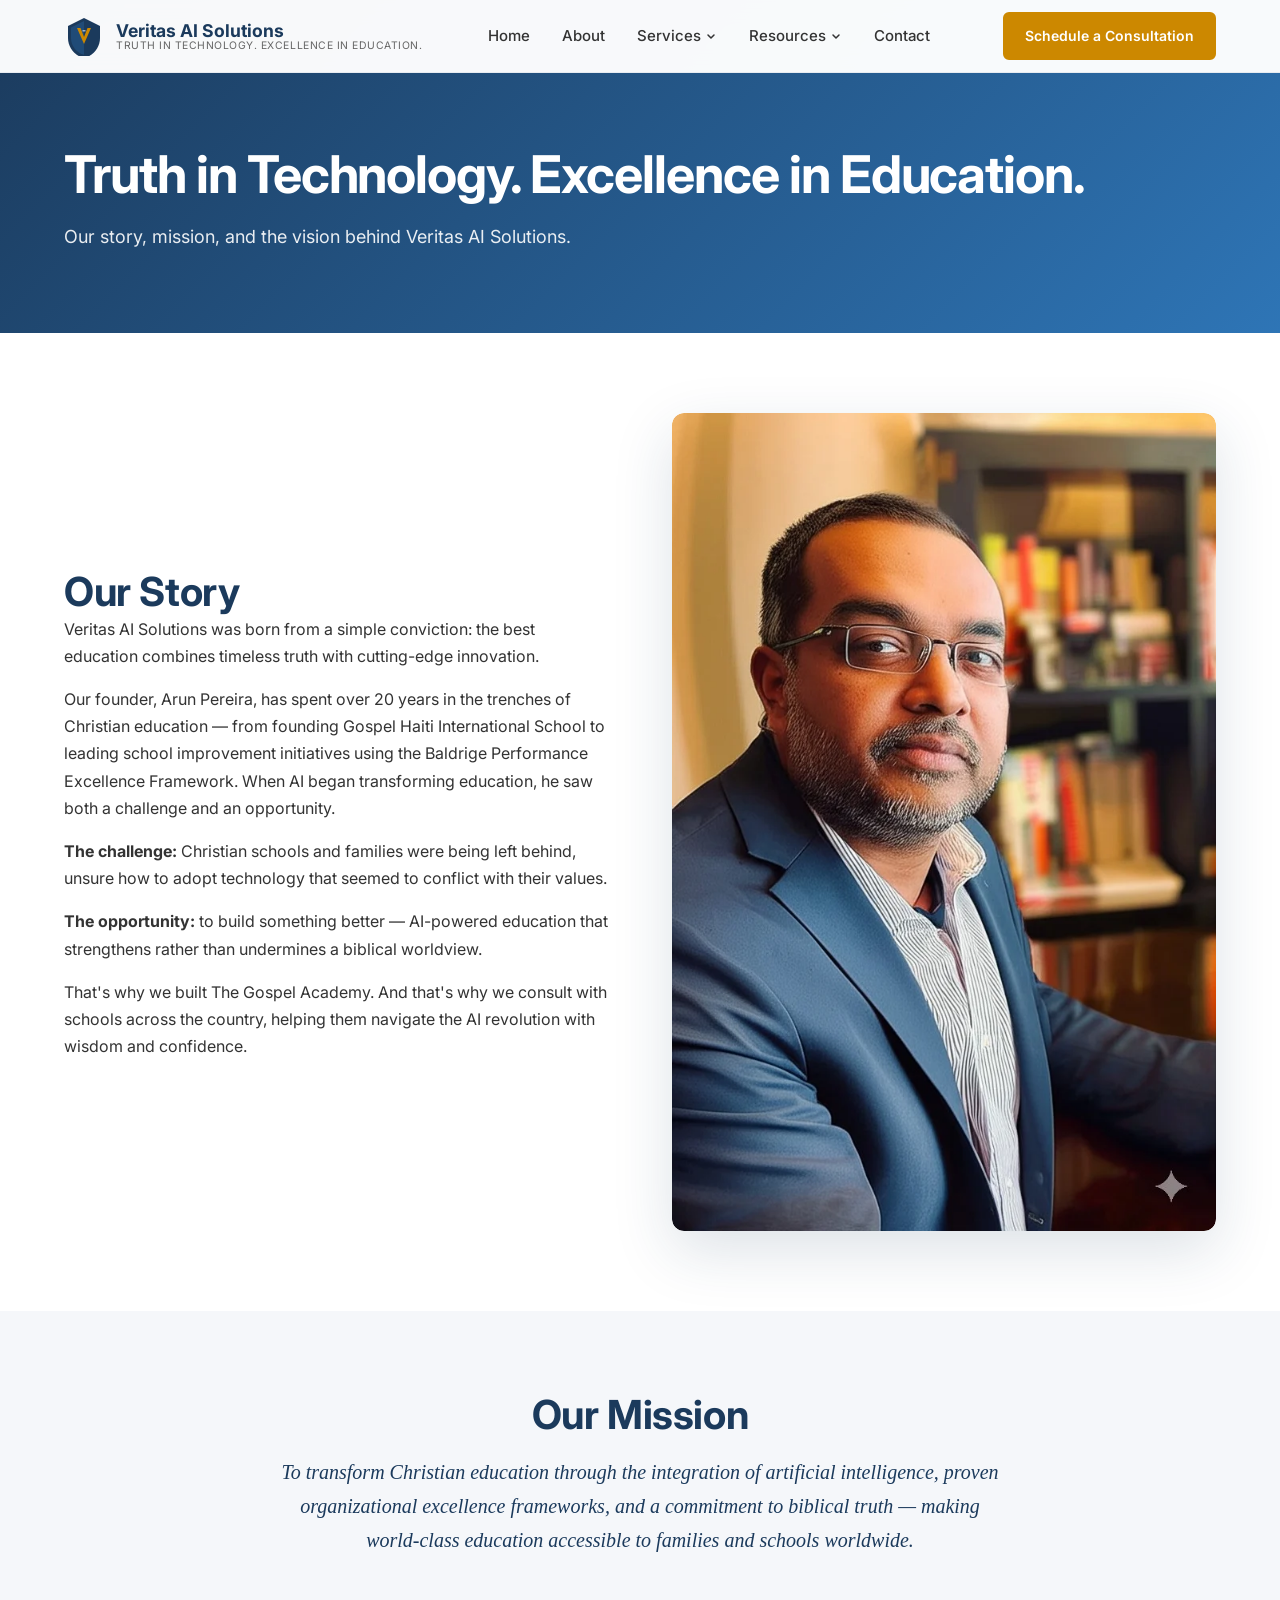
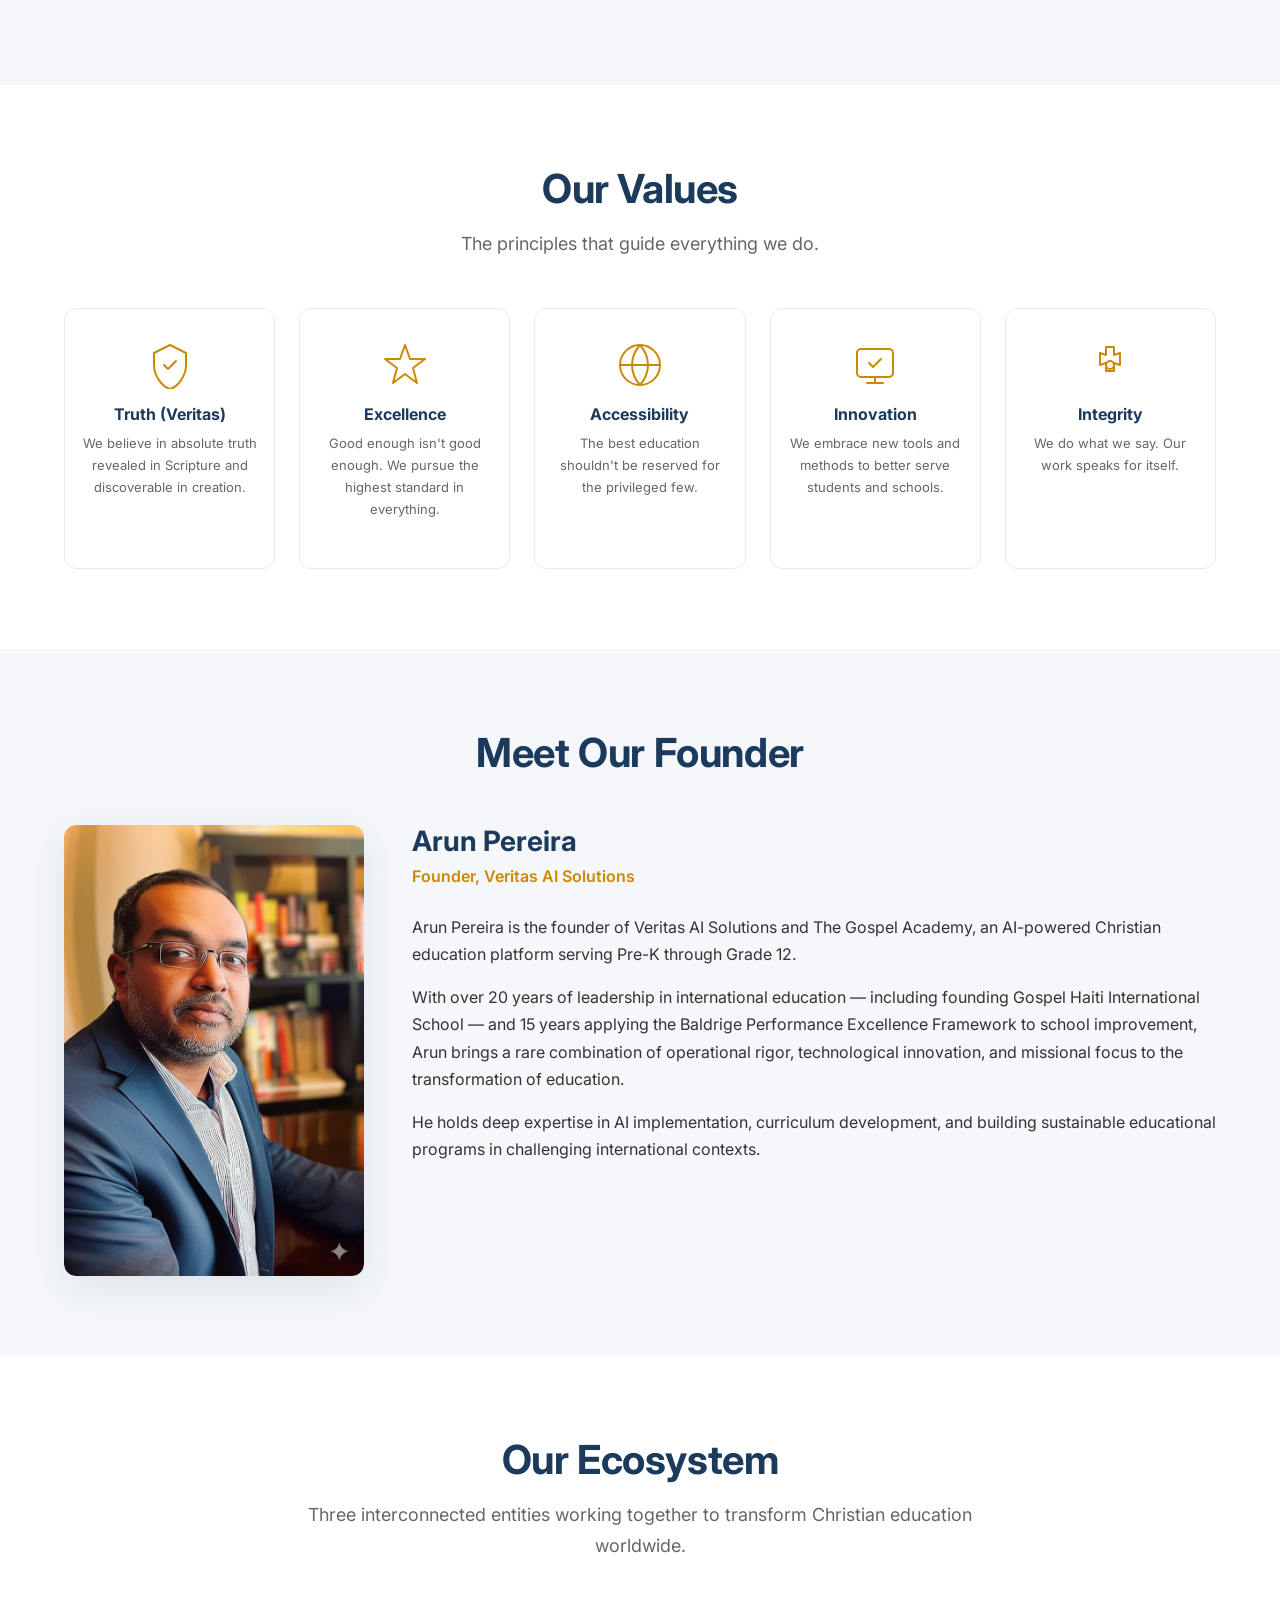
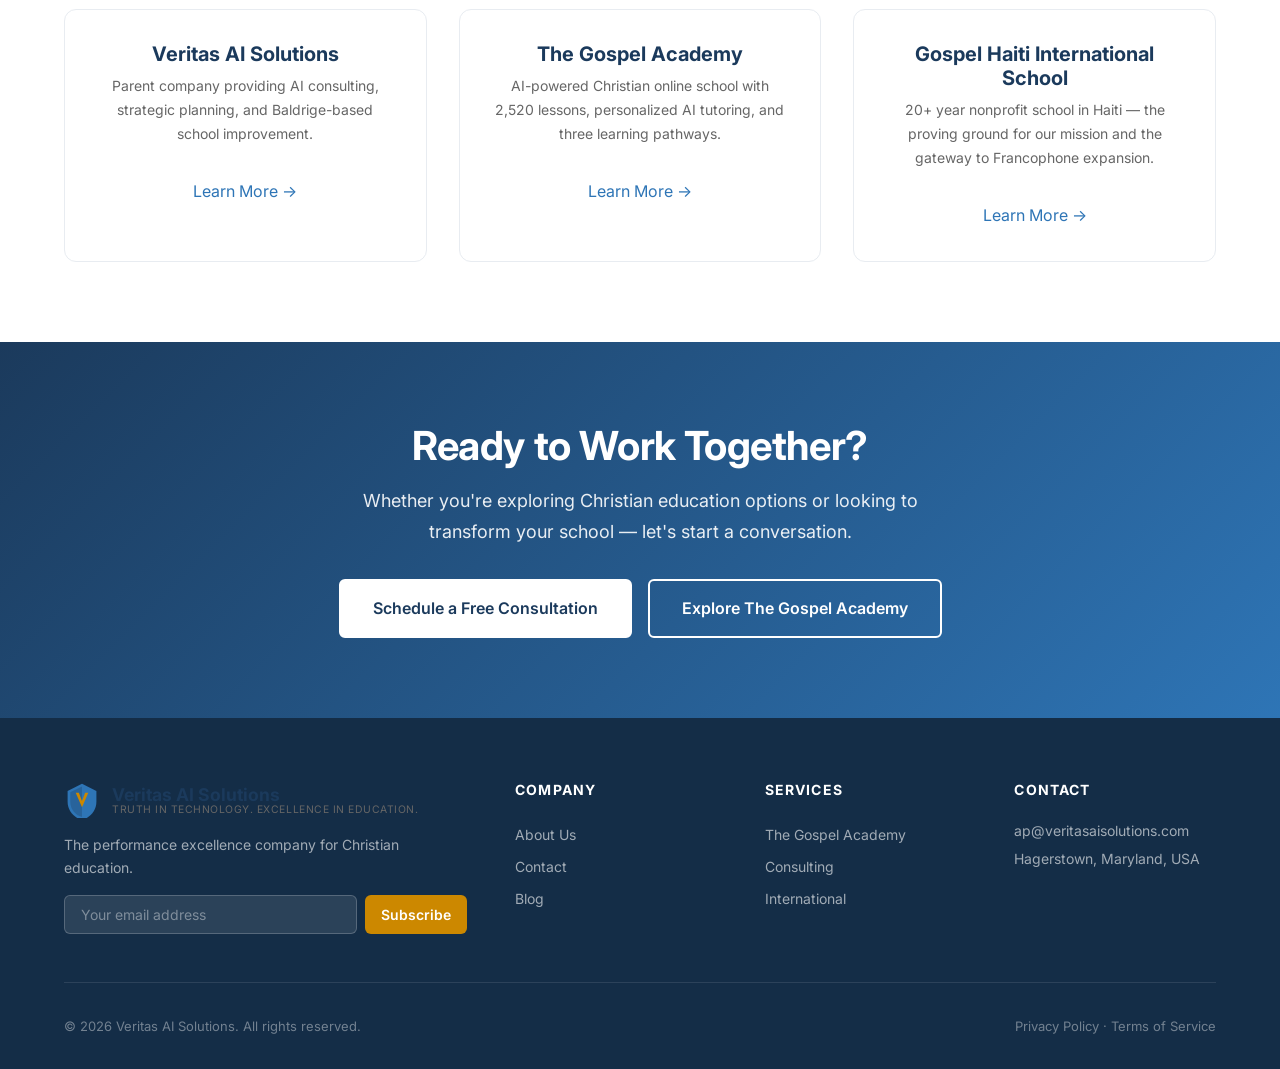
==== commit 671b24da: "Fix about page photo: remove fixed height to show full image Co-Authored-By: Claude Opus 4.6 (1M con" ====
--- a/pages/about.html
+++ b/pages/about.html
@@ -94,7 +94,7 @@
           <p>That's why we built The Gospel Academy. And that's why we consult with schools across the country, helping them navigate the AI revolution with wisdom and confidence.</p>
         </div>
         <div class="story-image">
-          <img src="../images/arun-pereira.webp" alt="Arun Pereira, Founder of Veritas AI Solutions" style="border-radius: 12px; object-fit: cover; width: 100%; height: 400px;">
+          <img src="../images/arun-pereira.webp" alt="Arun Pereira, Founder of Veritas AI Solutions" style="border-radius: 12px; width: 100%;">
         </div>
       </div>
     </div>
@@ -188,7 +188,7 @@
 
       <div class="founder-section">
         <div class="founder-photo">
-          <img src="../images/arun-pereira.webp" alt="Arun Pereira, Founder of Veritas AI Solutions" style="border-radius: 12px; object-fit: cover; width: 100%; height: 380px;">
+          <img src="../images/arun-pereira.webp" alt="Arun Pereira, Founder of Veritas AI Solutions" style="border-radius: 12px; width: 100%;">
         </div>
         <div class="founder-info">
           <h3>Arun Pereira</h3>
